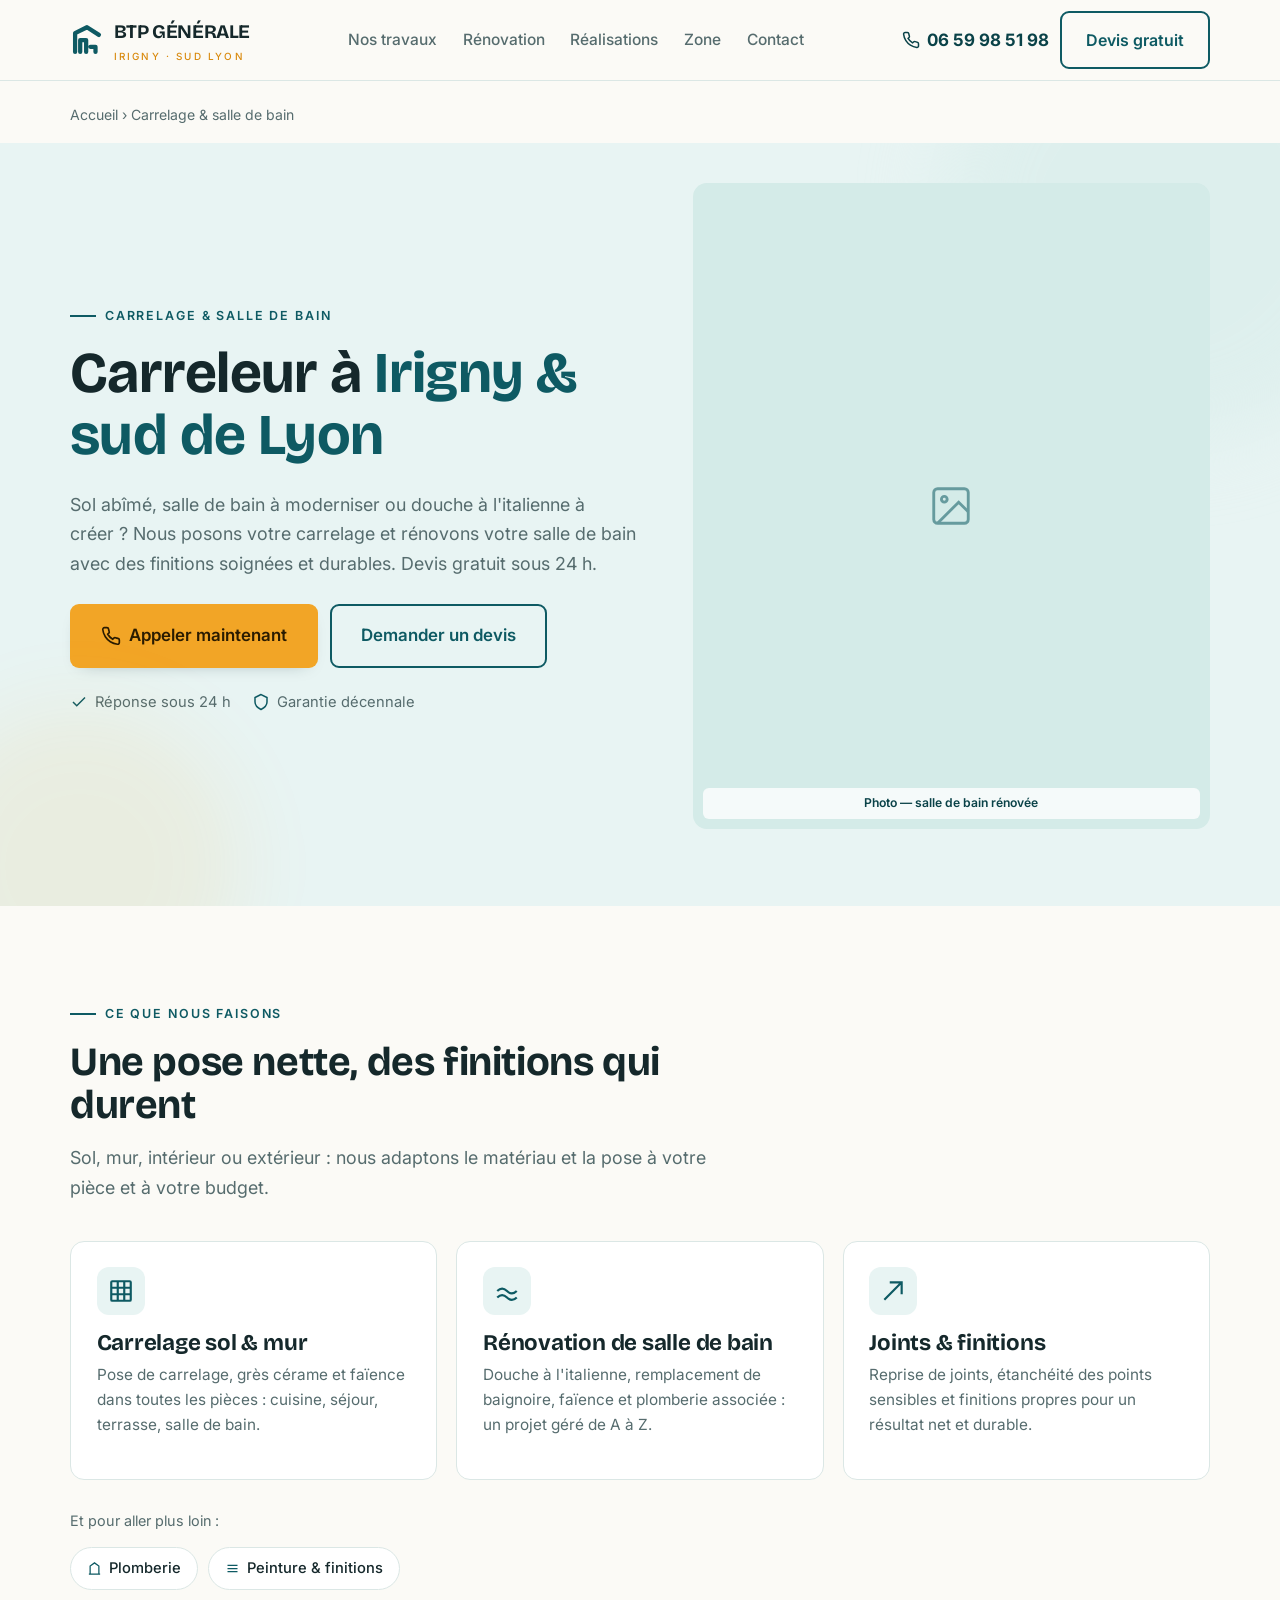
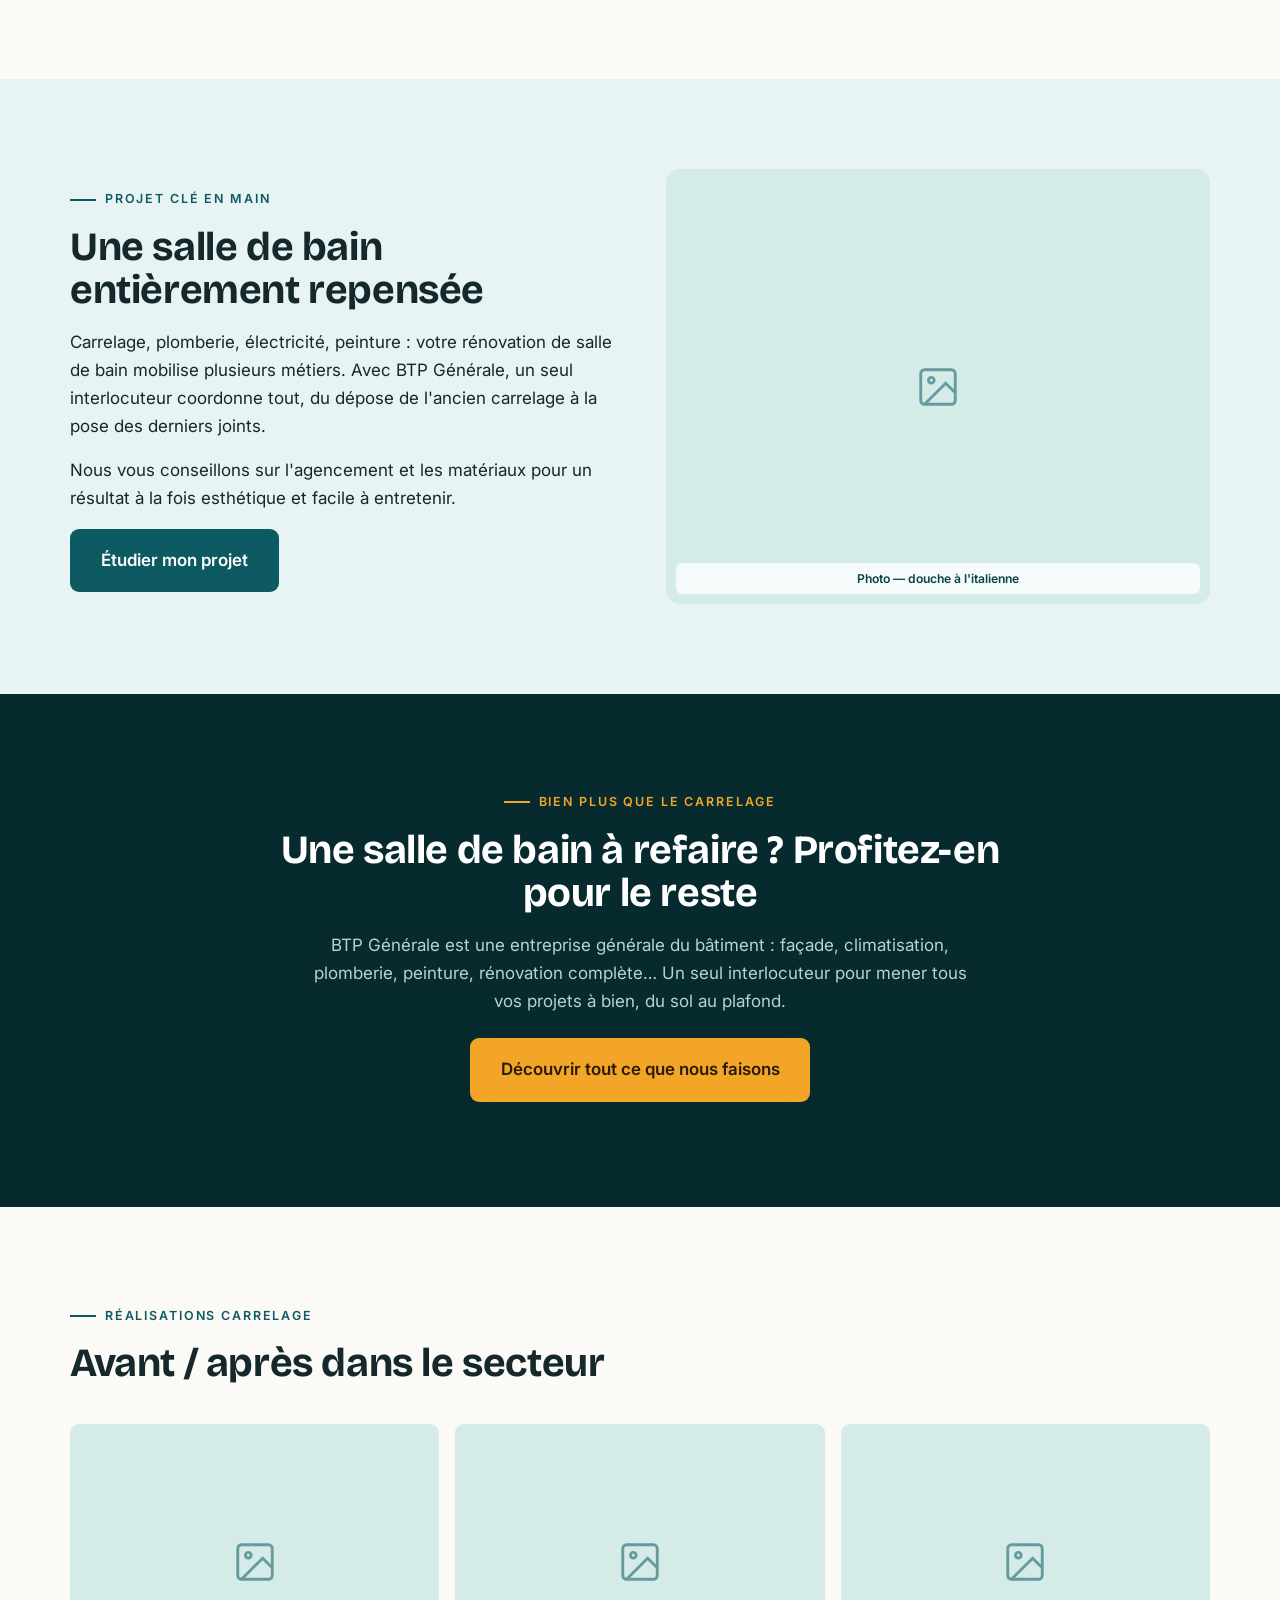
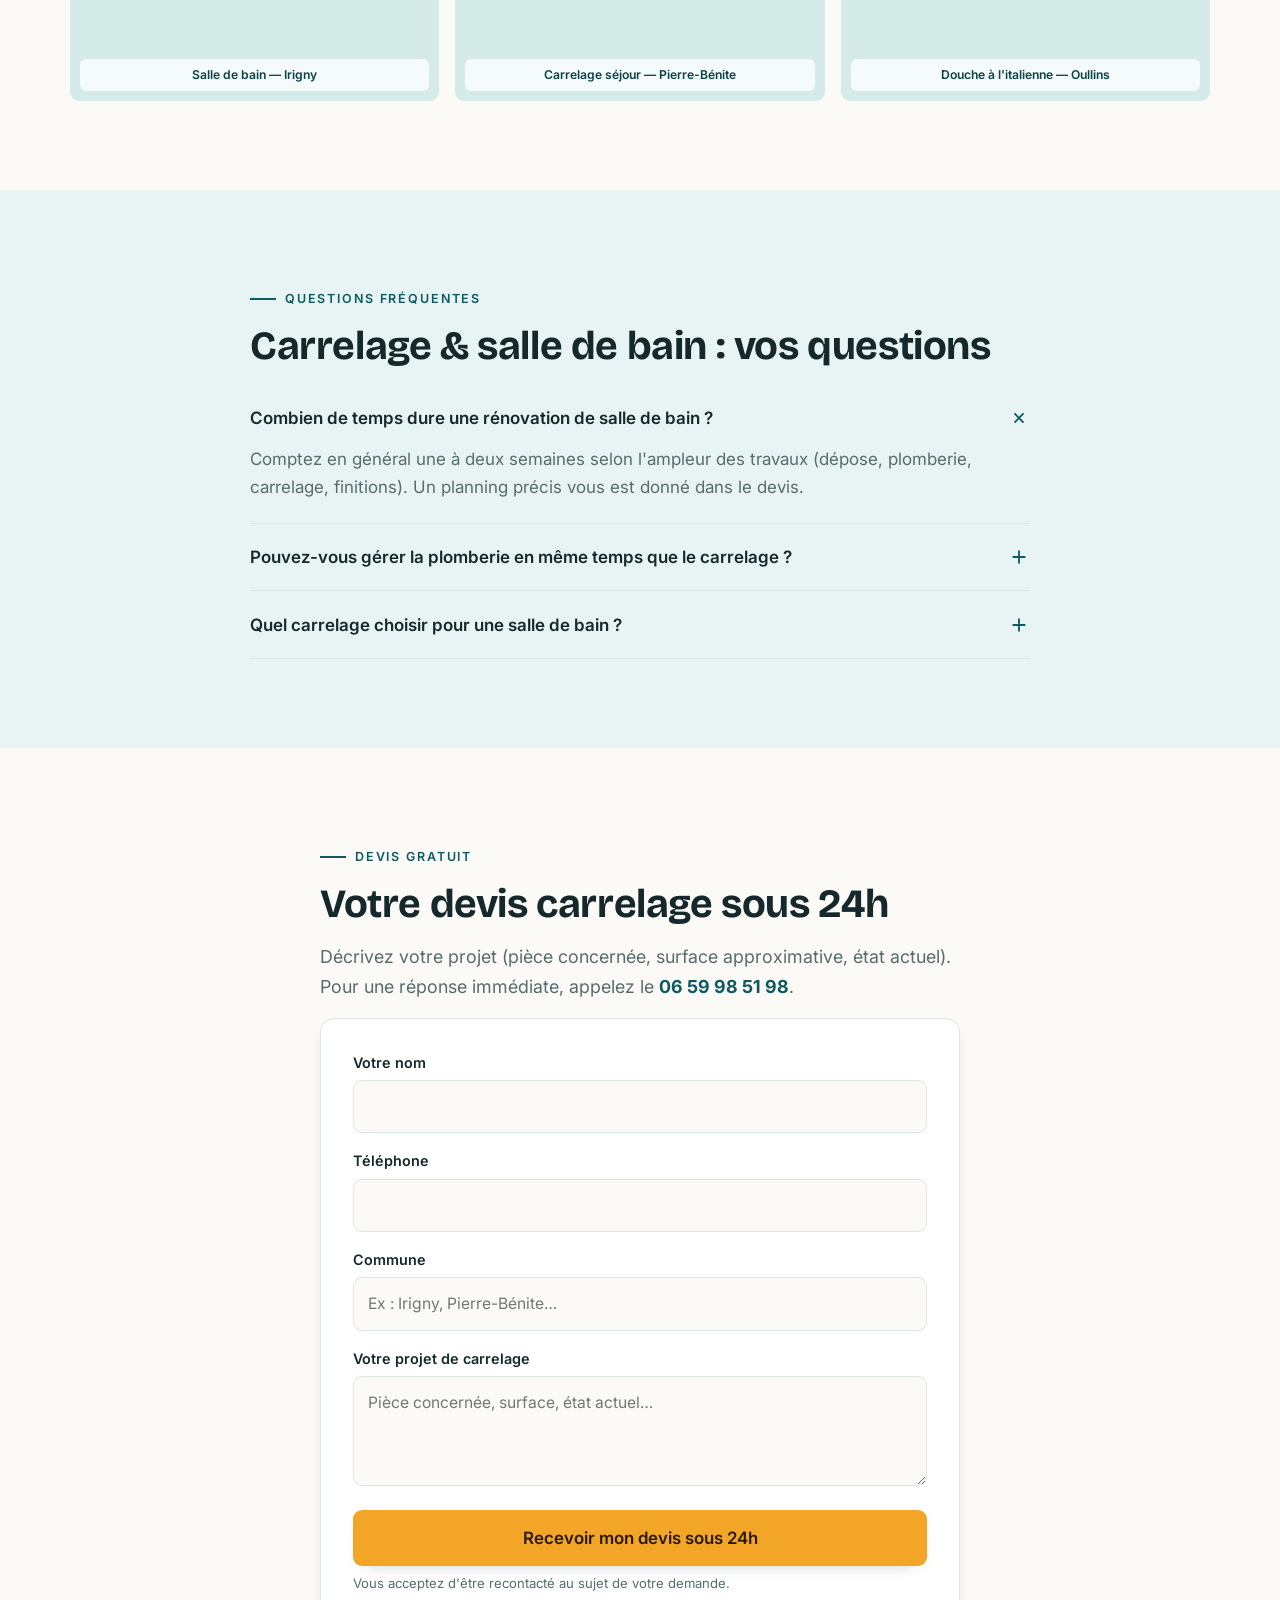
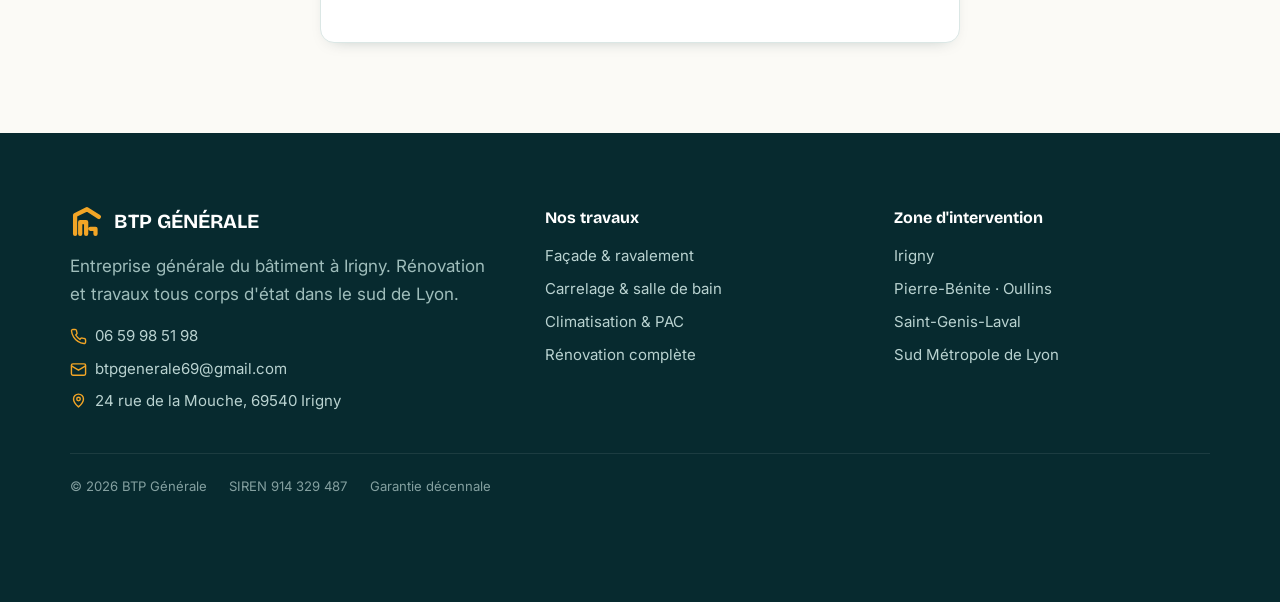
==== carrelage.html @ 3ae877ff "Initial commit: site BTP Générale avec pages métier carrelage, climatisation, rénovation Ajout de ca" ====
<!DOCTYPE html>
<html lang="fr">
<head>
<meta charset="UTF-8">
<meta name="viewport" content="width=device-width, initial-scale=1">
<title>Carreleur à Irigny & sud de Lyon | BTP Générale</title>
<meta name="description" content="Pose de carrelage et rénovation de salle de bain à Irigny et dans le sud de Lyon : sol, faïence, douche à l'italienne. Devis gratuit sous 24h. ☎ 06 59 98 51 98.">
<link rel="canonical" href="https://www.btpgenerale.fr/carrelage.html">
<meta property="og:title" content="Carreleur à Irigny & sud de Lyon | BTP Générale">
<meta property="og:description" content="Pose de carrelage et rénovation de salle de bain. Devis gratuit sous 24h.">
<meta property="og:type" content="website">
<meta property="og:locale" content="fr_FR">
<link rel="preconnect" href="https://fonts.googleapis.com">
<link rel="preconnect" href="https://fonts.gstatic.com" crossorigin>
<link href="https://fonts.googleapis.com/css2?family=Bricolage+Grotesque:opsz,wght@12..96,600;12..96,700&family=Inter:wght@400;500;600;700&display=swap" rel="stylesheet">
<link rel="stylesheet" href="styles.css">
<script type="application/ld+json">
{
  "@context": "https://schema.org",
  "@type": "Service",
  "serviceType": "Pose de carrelage et rénovation de salle de bain",
  "provider": {
    "@type": "GeneralContractor",
    "name": "BTP Générale",
    "telephone": "+33659985198",
    "address": {
      "@type": "PostalAddress",
      "streetAddress": "24 rue de la Mouche",
      "addressLocality": "Irigny",
      "postalCode": "69540",
      "addressCountry": "FR"
    }
  },
  "areaServed": ["Irigny","Pierre-Bénite","Saint-Genis-Laval","Oullins","Vernaison","Charly","Brignais","Lyon"],
  "description": "Pose de carrelage, faïence, grès cérame et rénovation complète de salle de bain à Irigny et dans le sud de Lyon."
}
</script>
</head>
<body>

<!-- ============================ HEADER ============================ -->
<header class="site-header" id="header">
  <div class="wrap header-inner">
    <a class="brand" href="index.html" aria-label="BTP Générale, accueil">
      <svg class="mark" viewBox="0 0 40 40" aria-hidden="true"><path d="M6 34V12l14-7 14 9M12 34V20h7v14M24 28h6v6"/></svg>
      <span>BTP GÉNÉRALE<small>IRIGNY · SUD LYON</small></span>
    </a>
    <nav class="nav" id="nav" aria-label="Navigation principale">
      <a class="navlink" href="index.html#services">Nos travaux</a>
      <a class="navlink" href="index.html#renovation">Rénovation</a>
      <a class="navlink" href="index.html#realisations">Réalisations</a>
      <a class="navlink" href="index.html#zone">Zone</a>
      <a class="navlink" href="#devis">Contact</a>
    </nav>
    <div class="header-cta">
      <a class="phone-pill" href="tel:+33659985198">
        <svg viewBox="0 0 24 24" fill="none" stroke="currentColor" stroke-width="2" aria-hidden="true"><path d="M22 16.92v3a2 2 0 0 1-2.18 2 19.8 19.8 0 0 1-8.63-3.07 19.5 19.5 0 0 1-6-6 19.8 19.8 0 0 1-3.07-8.67A2 2 0 0 1 4.11 2h3a2 2 0 0 1 2 1.72c.13.96.36 1.9.7 2.81a2 2 0 0 1-.45 2.11L8.09 9.91a16 16 0 0 0 6 6l1.27-1.27a2 2 0 0 1 2.11-.45c.9.34 1.85.57 2.81.7A2 2 0 0 1 22 16.92Z"/></svg>
        06 59 98 51 98
      </a>
      <a class="btn btn--ghost" href="#devis">Devis gratuit</a>
      <button class="nav-toggle" id="navToggle" aria-label="Ouvrir le menu" aria-expanded="false">
        <svg viewBox="0 0 24 24" fill="none" stroke-width="2" stroke-linecap="round"><path d="M3 6h18M3 12h18M3 18h18"/></svg>
      </button>
    </div>
  </div>
</header>

<div class="wrap"><p class="crumb"><a href="index.html">Accueil</a> › Carrelage &amp; salle de bain</p></div>

<!-- ============================= HERO ============================= -->
<section class="hero svc-hero">
  <div class="wrap hero-grid">
    <div>
      <span class="eyebrow">Carrelage & salle de bain</span>
      <h1>Carreleur à <span>Irigny &amp; sud de Lyon</span></h1>
      <p class="lead">Sol abîmé, salle de bain à moderniser ou douche à l'italienne à créer&nbsp;? Nous posons votre carrelage et rénovons votre salle de bain avec des finitions soignées et durables. Devis gratuit sous 24&nbsp;h.</p>
      <div class="hero-actions">
        <a class="btn btn--call btn--lg" href="tel:+33659985198">
          <svg viewBox="0 0 24 24" width="20" height="20" fill="none" stroke="currentColor" stroke-width="2" aria-hidden="true"><path d="M22 16.92v3a2 2 0 0 1-2.18 2 19.8 19.8 0 0 1-8.63-3.07 19.5 19.5 0 0 1-6-6 19.8 19.8 0 0 1-3.07-8.67A2 2 0 0 1 4.11 2h3a2 2 0 0 1 2 1.72c.13.96.36 1.9.7 2.81a2 2 0 0 1-.45 2.11L8.09 9.91a16 16 0 0 0 6 6l1.27-1.27a2 2 0 0 1 2.11-.45c.9.34 1.85.57 2.81.7A2 2 0 0 1 22 16.92Z"/></svg>
          Appeler maintenant
        </a>
        <a class="btn btn--ghost btn--lg" href="#devis">Demander un devis</a>
      </div>
      <div class="hero-trust">
        <span><svg viewBox="0 0 24 24" fill="none" stroke="currentColor" stroke-width="2"><path d="M20 6 9 17l-5-5"/></svg> Réponse sous 24&nbsp;h</span>
        <span><svg viewBox="0 0 24 24" fill="none" stroke="currentColor" stroke-width="2"><path d="M12 2 4 6v6c0 5 3.4 7.7 8 10 4.6-2.3 8-5 8-10V6Z"/></svg> Garantie décennale</span>
      </div>
    </div>
    <div class="hero-media">
      <!-- REMPLACER par une photo de carrelage / salle de bain rénovée -->
      <div class="photo-ph" data-label="Photo — salle de bain rénovée">
        <svg viewBox="0 0 24 24" fill="none" stroke="currentColor" stroke-width="1.5"><rect x="3" y="3" width="18" height="18" rx="2"/><circle cx="8.5" cy="8.5" r="1.5"/><path d="m21 15-5-5L5 21"/></svg>
      </div>
    </div>
  </div>
</section>

<!-- ========================== PRESTATIONS ========================= -->
<section class="section">
  <div class="wrap">
    <div class="section-head">
      <span class="eyebrow">Ce que nous faisons</span>
      <h2>Une pose nette, des finitions qui durent</h2>
      <p class="lead">Sol, mur, intérieur ou extérieur : nous adaptons le matériau et la pose à votre pièce et à votre budget.</p>
    </div>
    <div class="cards">
      <article class="card">
        <div class="ico"><svg viewBox="0 0 24 24" fill="none" stroke="currentColor" stroke-width="2"><rect x="3" y="3" width="18" height="18" rx="1"/><path d="M3 9h18M9 3v18M3 15h18M15 3v18"/></svg></div>
        <h3>Carrelage sol & mur</h3>
        <p>Pose de carrelage, grès cérame et faïence dans toutes les pièces : cuisine, séjour, terrasse, salle de bain.</p>
      </article>
      <article class="card">
        <div class="ico"><svg viewBox="0 0 24 24" fill="none" stroke="currentColor" stroke-width="2"><path d="M3 12c3-3 6-3 9 0s6 3 9 0M3 18c3-3 6-3 9 0s6 3 9 0"/></svg></div>
        <h3>Rénovation de salle de bain</h3>
        <p>Douche à l'italienne, remplacement de baignoire, faïence et plomberie associée : un projet géré de A à Z.</p>
      </article>
      <article class="card">
        <div class="ico"><svg viewBox="0 0 24 24" fill="none" stroke="currentColor" stroke-width="2"><path d="M4 20 20 4M9 4h11v11"/></svg></div>
        <h3>Joints & finitions</h3>
        <p>Reprise de joints, étanchéité des points sensibles et finitions propres pour un résultat net et durable.</p>
      </article>
    </div>
    <div class="chips">
      <span class="label">Et pour aller plus loin :</span>
      <span class="chip"><svg viewBox="0 0 24 24" fill="none" stroke="currentColor" stroke-width="2"><path d="M3 21h18M5 21V8l7-5 7 5v13"/></svg> Plomberie</span>
      <span class="chip"><svg viewBox="0 0 24 24" fill="none" stroke="currentColor" stroke-width="2"><path d="M4 12h16M4 7h16M4 17h16"/></svg> Peinture & finitions</span>
    </div>
  </div>
</section>

<!-- ====================== SALLE DE BAIN CLÉ EN MAIN ===================== -->
<section class="section section--tint">
  <div class="wrap split">
    <div>
      <span class="eyebrow">Projet clé en main</span>
      <h2>Une salle de bain entièrement repensée</h2>
      <p>Carrelage, plomberie, électricité, peinture : votre rénovation de salle de bain mobilise plusieurs métiers. Avec BTP Générale, un seul interlocuteur coordonne tout, du dépose de l'ancien carrelage à la pose des derniers joints.</p>
      <p>Nous vous conseillons sur l'agencement et les matériaux pour un résultat à la fois esthétique et facile à entretenir.</p>
      <a class="btn btn--solid btn--lg" href="#devis">Étudier mon projet</a>
    </div>
    <div>
      <!-- REMPLACER par une photo de douche à l'italienne / carrelage -->
      <div class="photo-ph" data-label="Photo — douche à l'italienne">
        <svg viewBox="0 0 24 24" fill="none" stroke="currentColor" stroke-width="1.5"><rect x="3" y="3" width="18" height="18" rx="2"/><circle cx="8.5" cy="8.5" r="1.5"/><path d="m21 15-5-5L5 21"/></svg>
      </div>
    </div>
  </div>
</section>

<!-- ===================== RAPPEL FULL-SERVICE ====================== -->
<section class="section section--dark">
  <div class="wrap" style="text-align:center;max-width:760px;margin-inline:auto">
    <span class="eyebrow" style="justify-content:center">Bien plus que le carrelage</span>
    <h2>Une salle de bain à refaire&nbsp;? Profitez-en pour le reste</h2>
    <p style="color:#B9D2D0;max-width:60ch;margin-inline:auto">BTP Générale est une entreprise générale du bâtiment : façade, climatisation, plomberie, peinture, rénovation complète… Un seul interlocuteur pour mener tous vos projets à bien, du sol au plafond.</p>
    <p style="margin-top:1.4rem"><a class="btn btn--call btn--lg" href="index.html#services">Découvrir tout ce que nous faisons</a></p>
  </div>
</section>

<!-- ========================= RÉALISATIONS ========================= -->
<section class="section">
  <div class="wrap">
    <div class="section-head">
      <span class="eyebrow">Réalisations carrelage</span>
      <h2>Avant / après dans le secteur</h2>
    </div>
    <div class="gallery">
      <div class="photo-ph" data-label="Salle de bain — Irigny"><svg viewBox="0 0 24 24" fill="none" stroke="currentColor" stroke-width="1.5"><rect x="3" y="3" width="18" height="18" rx="2"/><circle cx="8.5" cy="8.5" r="1.5"/><path d="m21 15-5-5L5 21"/></svg></div>
      <div class="photo-ph" data-label="Carrelage séjour — Pierre-Bénite"><svg viewBox="0 0 24 24" fill="none" stroke="currentColor" stroke-width="1.5"><rect x="3" y="3" width="18" height="18" rx="2"/><circle cx="8.5" cy="8.5" r="1.5"/><path d="m21 15-5-5L5 21"/></svg></div>
      <div class="photo-ph" data-label="Douche à l'italienne — Oullins"><svg viewBox="0 0 24 24" fill="none" stroke="currentColor" stroke-width="1.5"><rect x="3" y="3" width="18" height="18" rx="2"/><circle cx="8.5" cy="8.5" r="1.5"/><path d="m21 15-5-5L5 21"/></svg></div>
    </div>
  </div>
</section>

<!-- ============================== FAQ ============================= -->
<section class="section section--tint">
  <div class="wrap" style="max-width:780px">
    <span class="eyebrow">Questions fréquentes</span>
    <h2>Carrelage & salle de bain : vos questions</h2>
    <div class="faq">
      <details open>
        <summary>Combien de temps dure une rénovation de salle de bain ?<svg class="pm" viewBox="0 0 24 24" fill="none" stroke="currentColor" stroke-width="2"><path d="M12 5v14M5 12h14"/></svg></summary>
        <p>Comptez en général une à deux semaines selon l'ampleur des travaux (dépose, plomberie, carrelage, finitions). Un planning précis vous est donné dans le devis.</p>
      </details>
      <details>
        <summary>Pouvez-vous gérer la plomberie en même temps que le carrelage ?<svg class="pm" viewBox="0 0 24 24" fill="none" stroke="currentColor" stroke-width="2"><path d="M12 5v14M5 12h14"/></svg></summary>
        <p>Oui, c'est l'intérêt de faire appel à une entreprise générale : nous coordonnons plomberie, carrelage et finitions dans un seul chantier.</p>
      </details>
      <details>
        <summary>Quel carrelage choisir pour une salle de bain ?<svg class="pm" viewBox="0 0 24 24" fill="none" stroke="currentColor" stroke-width="2"><path d="M12 5v14M5 12h14"/></svg></summary>
        <p>Le grès cérame est souvent recommandé pour sa résistance à l'humidité et son entretien facile. Nous vous conseillons selon votre budget et le rendu souhaité.</p>
      </details>
    </div>
  </div>
</section>

<!-- ============================== DEVIS =========================== -->
<section class="section" id="devis">
  <div class="wrap" style="max-width:640px">
    <span class="eyebrow">Devis gratuit</span>
    <h2>Votre devis carrelage sous 24h</h2>
    <p class="lead">Décrivez votre projet (pièce concernée, surface approximative, état actuel). Pour une réponse immédiate, appelez le <a href="tel:+33659985198"><b>06&nbsp;59&nbsp;98&nbsp;51&nbsp;98</b></a>.</p>
    <form class="form-card" name="devis-carrelage" method="POST" action="https://formspree.io/f/VOTRE_ID" id="devisForm" novalidate>
      <div class="field"><label for="nom">Votre nom</label><input id="nom" name="nom" type="text" autocomplete="name" required></div>
      <div class="field"><label for="tel">Téléphone</label><input id="tel" name="telephone" type="tel" autocomplete="tel" required></div>
      <div class="field"><label for="ville">Commune</label><input id="ville" name="ville" type="text" placeholder="Ex : Irigny, Pierre-Bénite…"></div>
      <div class="field"><label for="msg">Votre projet de carrelage</label><textarea id="msg" name="message" placeholder="Pièce concernée, surface, état actuel…"></textarea></div>
      <input type="hidden" name="type_travaux" value="Carrelage / salle de bain">
      <button class="btn btn--call btn--lg" type="submit" style="width:100%">Recevoir mon devis sous 24h</button>
      <p class="form-note">Vous acceptez d'être recontacté au sujet de votre demande.</p>
    </form>
    <div class="form-ok" id="formOk">Merci, votre demande est bien notée. Nous vous recontactons sous 24&nbsp;h.</div>
  </div>
</section>

<!-- ============================= FOOTER =========================== -->
<footer class="site-footer">
  <div class="wrap footer-grid">
    <div>
      <div class="foot-brand">
        <svg class="mark" width="34" height="34" viewBox="0 0 40 40" aria-hidden="true"><path d="M6 34V12l14-7 14 9M12 34V20h7v14M24 28h6v6" fill="none" stroke-width="5" stroke-linecap="round" stroke-linejoin="round"/></svg>
        BTP GÉNÉRALE
      </div>
      <p style="color:#9FBDBB;max-width:38ch">Entreprise générale du bâtiment à Irigny. Rénovation et travaux tous corps d'état dans le sud de Lyon.</p>
      <div class="foot-contact">
        <a href="tel:+33659985198"><svg viewBox="0 0 24 24" fill="none" stroke="currentColor" stroke-width="2"><path d="M22 16.92v3a2 2 0 0 1-2.18 2 19.8 19.8 0 0 1-8.63-3.07 19.5 19.5 0 0 1-6-6 19.8 19.8 0 0 1-3.07-8.67A2 2 0 0 1 4.11 2h3a2 2 0 0 1 2 1.72c.13.96.36 1.9.7 2.81a2 2 0 0 1-.45 2.11L8.09 9.91a16 16 0 0 0 6 6l1.27-1.27a2 2 0 0 1 2.11-.45c.9.34 1.85.57 2.81.7A2 2 0 0 1 22 16.92Z"/></svg> 06 59 98 51 98</a>
        <a href="mailto:btpgenerale69@gmail.com"><svg viewBox="0 0 24 24" fill="none" stroke="currentColor" stroke-width="2"><rect x="2" y="4" width="20" height="16" rx="2"/><path d="m22 7-10 6L2 7"/></svg> btpgenerale69@gmail.com</a>
        <span style="display:inline-flex;gap:.5rem;align-items:flex-start"><svg viewBox="0 0 24 24" width="17" height="17" fill="none" stroke="var(--ambre)" stroke-width="2" style="flex:none;margin-top:3px"><path d="M12 21s-7-5.5-7-11a7 7 0 0 1 14 0c0 5.5-7 11-7 11Z"/><circle cx="12" cy="10" r="2.5"/></svg> 24 rue de la Mouche, 69540 Irigny</span>
      </div>
    </div>
    <div>
      <h4>Nos travaux</h4>
      <ul>
        <li><a href="facade.html">Façade & ravalement</a></li>
        <li><a href="carrelage.html">Carrelage & salle de bain</a></li>
        <li><a href="climatisation.html">Climatisation & PAC</a></li>
        <li><a href="renovation.html">Rénovation complète</a></li>
      </ul>
    </div>
    <div>
      <h4>Zone d'intervention</h4>
      <ul>
        <li><a href="index.html#zone">Irigny</a></li>
        <li><a href="index.html#zone">Pierre-Bénite · Oullins</a></li>
        <li><a href="index.html#zone">Saint-Genis-Laval</a></li>
        <li><a href="index.html#zone">Sud Métropole de Lyon</a></li>
      </ul>
    </div>
  </div>
  <div class="wrap legal">
    <span>© <span id="year"></span> BTP Générale</span>
    <span>SIREN 914 329 487</span>
    <span>Garantie décennale</span>
  </div>
</footer>

<div class="callbar">
  <a class="btn btn--call" href="tel:+33659985198"><svg viewBox="0 0 24 24" width="20" height="20" fill="none" stroke="currentColor" stroke-width="2"><path d="M22 16.92v3a2 2 0 0 1-2.18 2 19.8 19.8 0 0 1-8.63-3.07 19.5 19.5 0 0 1-6-6 19.8 19.8 0 0 1-3.07-8.67A2 2 0 0 1 4.11 2h3a2 2 0 0 1 2 1.72c.13.96.36 1.9.7 2.81a2 2 0 0 1-.45 2.11L8.09 9.91a16 16 0 0 0 6 6l1.27-1.27a2 2 0 0 1 2.11-.45c.9.34 1.85.57 2.81.7A2 2 0 0 1 22 16.92Z"/></svg> Appeler</a>
  <a class="btn btn--solid" href="#devis">Devis 24h</a>
</div>

<script>
  document.getElementById('year').textContent = new Date().getFullYear();
  var toggle = document.getElementById('navToggle'), nav = document.getElementById('nav');
  toggle.addEventListener('click', function () { var o = nav.classList.toggle('is-open'); toggle.setAttribute('aria-expanded', o); });
  var header = document.getElementById('header');
  window.addEventListener('scroll', function () { header.classList.toggle('is-scrolled', window.scrollY > 8); }, { passive: true });
  var form = document.getElementById('devisForm'), ok = document.getElementById('formOk');
  form.addEventListener('submit', function (e) {
    if (!form.checkValidity()) return;
    if (form.action.indexOf('VOTRE_ID') !== -1) { e.preventDefault(); form.style.display = 'none'; ok.style.display = 'block'; ok.scrollIntoView({ behavior: 'smooth', block: 'center' }); }
  });
</script>
</body>
</html>
---- styles.css ----
/* ===========================================================
   BTP GÉNÉRALE — Système de design partagé
   Couleurs dérivées du logo (bleu-canard, aqua, ambre).
   Mobile-first, sans framework, rapide à charger.
   =========================================================== */

:root {
  /* Couleurs */
  --ink:      #15282B;   /* texte principal */
  --ink-2:    #566C6E;   /* texte secondaire */
  --petrol:   #0E5A63;   /* couleur de marque */
  --petrol-d: #0A4248;   /* marque foncée */
  --encre:    #072A2F;   /* fonds sombres (header/footer) */
  --brume:    #E8F4F3;   /* lavis aqua clair */
  --brume-2:  #D4EBE8;   /* lavis aqua un peu plus dense */
  --ambre:    #F2A526;   /* couleur d'action (CTA) */
  --ambre-d:  #D98A0E;   /* CTA survol */
  --craie:    #FBFAF6;   /* fond de page */
  --white:    #FFFFFF;
  --line:     #DBE7E5;   /* bordures discrètes */

  /* Typographie */
  --font-display: 'Bricolage Grotesque', system-ui, -apple-system, sans-serif;
  --font-body:    'Inter', system-ui, -apple-system, sans-serif;

  --radius: 14px;
  --radius-sm: 9px;
  --shadow: 0 18px 40px -24px rgba(7, 42, 47, .45);
  --shadow-sm: 0 6px 18px -12px rgba(7, 42, 47, .4);
  --maxw: 1140px;
}

/* ----------------------------- Base ----------------------------- */
* { box-sizing: border-box; }
html { scroll-behavior: smooth; -webkit-text-size-adjust: 100%; }
@media (prefers-reduced-motion: reduce) {
  html { scroll-behavior: auto; }
  * { animation: none !important; transition: none !important; }
}

body {
  margin: 0;
  font-family: var(--font-body);
  color: var(--ink);
  background: var(--craie);
  line-height: 1.65;
  font-size: 17px;
  -webkit-font-smoothing: antialiased;
}

h1, h2, h3 { font-family: var(--font-display); font-weight: 700; line-height: 1.08; color: var(--ink); margin: 0 0 .4em; letter-spacing: -.01em; }
h1 { font-size: clamp(2.2rem, 5.4vw, 3.6rem); }
h2 { font-size: clamp(1.7rem, 3.6vw, 2.5rem); }
h3 { font-size: clamp(1.15rem, 2vw, 1.4rem); }
p  { margin: 0 0 1rem; }
a  { color: var(--petrol); text-decoration: none; }
img { max-width: 100%; display: block; }

:focus-visible { outline: 3px solid var(--ambre); outline-offset: 2px; border-radius: 4px; }

/* ----------------------------- Layout --------------------------- */
.wrap { width: min(var(--maxw), 92%); margin-inline: auto; }
.section { padding: clamp(3.4rem, 7vw, 6rem) 0; }
.section--tint { background: var(--brume); }
.section--dark { background: var(--encre); color: #DCEDEC; }
.section--dark h2, .section--dark h3 { color: #fff; }

.eyebrow {
  display: inline-flex; align-items: center; gap: .55rem;
  font-weight: 600; font-size: .78rem; letter-spacing: .15em;
  text-transform: uppercase; color: var(--petrol); margin-bottom: 1rem;
}
.section--dark .eyebrow { color: var(--ambre); }
.eyebrow::before { content: ""; width: 26px; height: 2px; background: currentColor; display: inline-block; }

.lead { font-size: 1.12rem; color: var(--ink-2); max-width: 60ch; }

/* Signature "toiture" reprise du logo */
.roof { display: block; width: 100%; height: 26px; color: var(--petrol); opacity: .9; }
.roof path { fill: none; stroke: currentColor; stroke-width: 2.4; stroke-linecap: round; stroke-linejoin: round; }

/* ----------------------------- Boutons -------------------------- */
.btn {
  display: inline-flex; align-items: center; justify-content: center; gap: .5rem;
  font-family: var(--font-body); font-weight: 600; font-size: 1rem;
  padding: .85rem 1.5rem; border-radius: var(--radius-sm);
  border: 2px solid transparent; cursor: pointer; transition: transform .15s ease, background .15s ease, box-shadow .15s ease;
  text-align: center;
}
.btn:hover { transform: translateY(-2px); }
.btn--call { background: var(--ambre); color: #2A1B00; box-shadow: var(--shadow-sm); }
.btn--call:hover { background: var(--ambre-d); }
.btn--solid { background: var(--petrol); color: #fff; }
.btn--solid:hover { background: var(--petrol-d); }
.btn--ghost { background: transparent; color: var(--petrol); border-color: var(--petrol); }
.btn--ghost:hover { background: var(--petrol); color: #fff; }
.section--dark .btn--ghost { color: #fff; border-color: rgba(255,255,255,.5); }
.section--dark .btn--ghost:hover { background: #fff; color: var(--encre); }
.btn--lg { padding: 1rem 1.8rem; font-size: 1.06rem; }

/* ----------------------------- Header --------------------------- */
.site-header {
  position: sticky; top: 0; z-index: 50;
  background: rgba(251,250,246,.92); backdrop-filter: blur(8px);
  border-bottom: 1px solid var(--line); transition: box-shadow .2s ease;
}
.site-header.is-scrolled { box-shadow: var(--shadow-sm); }
.header-inner { display: flex; align-items: center; justify-content: space-between; gap: 1rem; padding: .7rem 0; }
.brand { display: flex; align-items: center; gap: .6rem; font-family: var(--font-display); font-weight: 700; font-size: 1.2rem; color: var(--ink); letter-spacing: -.02em; }
.brand .mark { width: 34px; height: 34px; flex: none; }
.brand .mark path { fill: none; stroke: var(--petrol); stroke-width: 5; stroke-linecap: round; stroke-linejoin: round; }
.brand small { display: block; font-family: var(--font-body); font-weight: 500; font-size: .62rem; letter-spacing: .22em; color: var(--ambre-d); }

.nav { display: flex; align-items: center; gap: 1.6rem; }
.nav a.navlink { color: var(--ink-2); font-weight: 500; font-size: .97rem; }
.nav a.navlink:hover { color: var(--petrol); }
.header-cta { display: flex; align-items: center; gap: .7rem; }
.phone-pill { display: inline-flex; align-items: center; gap: .45rem; font-weight: 700; color: var(--petrol-d); white-space: nowrap; }
.phone-pill svg { width: 18px; height: 18px; }

.nav-toggle { display: none; background: none; border: 0; padding: .4rem; cursor: pointer; }
.nav-toggle svg { width: 28px; height: 28px; stroke: var(--ink); }

@media (max-width: 900px) {
  .nav { position: fixed; inset: 64px 0 auto 0; flex-direction: column; align-items: stretch;
    background: var(--craie); border-bottom: 1px solid var(--line); padding: 1rem 4%; gap: .2rem;
    transform: translateY(-130%); transition: transform .25s ease; box-shadow: var(--shadow); }
  .nav.is-open { transform: translateY(0); }
  .nav a.navlink { padding: .7rem 0; border-bottom: 1px solid var(--line); }
  .nav-toggle { display: inline-flex; }
  .header-cta .btn--ghost { display: none; }
}

/* ----------------------------- Hero ----------------------------- */
.hero { position: relative; background: var(--brume); overflow: hidden; }
.hero::before, .hero::after { content: ""; position: absolute; border-radius: 50%; filter: blur(40px); opacity: .5; pointer-events: none; }
.hero::before { width: 460px; height: 460px; background: var(--brume-2); top: -160px; right: -120px; }
.hero::after  { width: 320px; height: 320px; background: rgba(242,165,38,.18); bottom: -120px; left: -80px; }
.hero-grid { position: relative; display: grid; grid-template-columns: 1.05fr .95fr; gap: clamp(1.5rem, 4vw, 3.5rem); align-items: center; padding: clamp(2.8rem, 6vw, 5rem) 0; }
.hero h1 span { color: var(--petrol); }
.hero .lead { margin-bottom: 1.6rem; }
.hero-actions { display: flex; flex-wrap: wrap; gap: .8rem; margin-bottom: 1.4rem; }
.hero-trust { display: flex; flex-wrap: wrap; gap: 1.3rem; font-size: .92rem; color: var(--ink-2); }
.hero-trust span { display: inline-flex; align-items: center; gap: .45rem; }
.hero-trust svg { width: 18px; height: 18px; color: var(--petrol); flex: none; }

.hero-media { position: relative; }
.hero-media .photo-ph { aspect-ratio: 4/5; border-radius: var(--radius); }
.hero-badge {
  position: absolute; bottom: -18px; left: -10px; background: var(--white);
  border-radius: var(--radius-sm); box-shadow: var(--shadow); padding: .8rem 1.1rem;
  display: flex; align-items: center; gap: .7rem; border: 1px solid var(--line);
}
.hero-badge b { font-family: var(--font-display); font-size: 1.5rem; color: var(--petrol); line-height: 1; }
.hero-badge small { display: block; color: var(--ink-2); font-size: .82rem; }

@media (max-width: 820px) {
  .hero-grid { grid-template-columns: 1fr; }
  .hero-media { order: -1; max-width: 420px; }
  .hero-media .photo-ph { aspect-ratio: 16/11; }
}

/* ------------------------- Bande confiance ---------------------- */
.trust-band { background: var(--petrol); color: #fff; }
.trust-band .wrap { display: grid; grid-template-columns: repeat(4, 1fr); gap: 1rem; padding: 1.5rem 0; }
.trust-item { display: flex; align-items: center; gap: .7rem; }
.trust-item svg { width: 26px; height: 26px; color: var(--ambre); flex: none; }
.trust-item b { font-family: var(--font-display); display: block; font-size: 1rem; }
.trust-item small { display: block; opacity: .82; font-size: .82rem; }
@media (max-width: 760px) { .trust-band .wrap { grid-template-columns: 1fr 1fr; } }

/* ----------------------------- Services ------------------------- */
.section-head { max-width: 62ch; margin-bottom: 2.4rem; }
.cards { display: grid; grid-template-columns: repeat(3, 1fr); gap: 1.2rem; }
@media (max-width: 860px) { .cards { grid-template-columns: 1fr; } }
.card {
  background: var(--white); border: 1px solid var(--line); border-radius: var(--radius);
  padding: 1.6rem; display: flex; flex-direction: column; transition: transform .18s ease, box-shadow .18s ease, border-color .18s ease;
}
.card:hover { transform: translateY(-4px); box-shadow: var(--shadow); border-color: var(--brume-2); }
.card .ico { width: 48px; height: 48px; border-radius: 12px; background: var(--brume); display: grid; place-items: center; margin-bottom: 1rem; }
.card .ico svg { width: 26px; height: 26px; color: var(--petrol); }
.card h3 { margin-bottom: .4rem; }
.card p { color: var(--ink-2); font-size: .96rem; flex-grow: 1; }
.card .more { font-weight: 600; color: var(--petrol); display: inline-flex; align-items: center; gap: .35rem; margin-top: .6rem; }
.card .more svg { width: 16px; height: 16px; transition: transform .15s ease; }
.card:hover .more svg { transform: translateX(3px); }

.chips { display: flex; flex-wrap: wrap; gap: .6rem; margin-top: 1.8rem; }
.chips .label { width: 100%; color: var(--ink-2); font-size: .9rem; margin-bottom: .3rem; }
.chip { background: var(--white); border: 1px solid var(--line); border-radius: 999px; padding: .5rem 1rem; font-size: .92rem; font-weight: 500; color: var(--ink); display: inline-flex; align-items: center; gap: .45rem; }
.chip svg { width: 15px; height: 15px; color: var(--petrol); }

/* --------------------------- Rénovation ------------------------- */
.split { display: grid; grid-template-columns: 1fr 1fr; gap: clamp(1.5rem, 4vw, 3.5rem); align-items: center; }
@media (max-width: 860px) { .split { grid-template-columns: 1fr; } }
.split ul { list-style: none; padding: 0; margin: 1.2rem 0 1.6rem; display: grid; gap: .8rem; }
.split ul li { display: flex; gap: .7rem; align-items: flex-start; }
.split ul li svg { width: 22px; height: 22px; color: var(--petrol); flex: none; margin-top: 2px; }
.split .photo-ph { aspect-ratio: 5/4; border-radius: var(--radius); }

/* -------------------------- Réalisations ------------------------ */
.gallery { display: grid; grid-template-columns: repeat(3, 1fr); gap: 1rem; }
.gallery .photo-ph { aspect-ratio: 4/3; border-radius: var(--radius-sm); }
.gallery .tall { grid-row: span 2; aspect-ratio: 3/4; }
@media (max-width: 860px) { .gallery { grid-template-columns: 1fr 1fr; } .gallery .tall { grid-row: auto; aspect-ratio: 4/3; } }
@media (max-width: 520px) { .gallery { grid-template-columns: 1fr; } }

/* --------------------------- Processus -------------------------- */
.steps { display: grid; grid-template-columns: repeat(4, 1fr); gap: 1.2rem; counter-reset: step; }
@media (max-width: 860px) { .steps { grid-template-columns: 1fr 1fr; } }
@media (max-width: 480px) { .steps { grid-template-columns: 1fr; } }
.step { position: relative; padding-top: .6rem; }
.step .num { font-family: var(--font-display); font-weight: 700; font-size: 2.4rem; color: var(--ambre); line-height: 1; }
.step h3 { margin: .4rem 0 .3rem; font-size: 1.12rem; }
.step p { color: var(--ink-2); font-size: .94rem; }

/* ------------------------------ Zone ---------------------------- */
.zone-list { display: flex; flex-wrap: wrap; gap: .6rem; margin-top: 1.4rem; }
.zone-list span { background: rgba(255,255,255,.07); border: 1px solid rgba(255,255,255,.16); border-radius: 999px; padding: .45rem 1rem; font-size: .92rem; }

/* ------------------------- Devis + FAQ -------------------------- */
.contact-grid { display: grid; grid-template-columns: 1fr 1fr; gap: clamp(1.5rem, 4vw, 3rem); align-items: start; }
@media (max-width: 860px) { .contact-grid { grid-template-columns: 1fr; } }

.form-card { background: var(--white); border: 1px solid var(--line); border-radius: var(--radius); padding: clamp(1.4rem, 3vw, 2rem); box-shadow: var(--shadow-sm); }
.field { margin-bottom: 1rem; }
.field label { display: block; font-weight: 600; font-size: .9rem; margin-bottom: .35rem; }
.field input, .field select, .field textarea {
  width: 100%; padding: .8rem .9rem; border: 1.5px solid var(--line); border-radius: var(--radius-sm);
  font: inherit; font-size: .98rem; color: var(--ink); background: var(--craie);
}
.field textarea { min-height: 110px; resize: vertical; }
.field input:focus, .field select:focus, .field textarea:focus { border-color: var(--petrol); outline: none; }
.form-note { font-size: .82rem; color: var(--ink-2); margin-top: .4rem; }
.form-ok { display: none; background: var(--brume); border: 1px solid var(--brume-2); color: var(--petrol-d); padding: 1rem; border-radius: var(--radius-sm); font-weight: 500; }

.faq details { border-bottom: 1px solid var(--line); padding: .35rem 0; }
.faq summary { cursor: pointer; list-style: none; font-weight: 600; padding: .85rem 0; display: flex; justify-content: space-between; gap: 1rem; align-items: center; }
.faq summary::-webkit-details-marker { display: none; }
.faq summary .pm { width: 22px; height: 22px; flex: none; color: var(--petrol); transition: transform .2s ease; }
.faq details[open] summary .pm { transform: rotate(45deg); }
.faq details p { color: var(--ink-2); padding: 0 0 1rem; margin: 0; }

/* ----------------------------- Footer --------------------------- */
.site-footer { background: var(--encre); color: #B9D2D0; padding: clamp(3rem,6vw,4.5rem) 0 6.5rem; }
.footer-grid { display: grid; grid-template-columns: 1.4fr 1fr 1fr; gap: 2rem; }
@media (max-width: 760px) { .footer-grid { grid-template-columns: 1fr; gap: 1.6rem; } }
.site-footer h4 { font-family: var(--font-display); color: #fff; font-size: 1rem; margin: 0 0 .8rem; }
.site-footer a { color: #B9D2D0; }
.site-footer a:hover { color: var(--ambre); }
.site-footer ul { list-style: none; padding: 0; margin: 0; display: grid; gap: .5rem; font-size: .94rem; }
.foot-brand { display: flex; align-items: center; gap: .6rem; font-family: var(--font-display); font-weight: 700; color: #fff; font-size: 1.25rem; margin-bottom: .8rem; }
.foot-brand .mark path { stroke: var(--ambre); }
.foot-contact { font-size: .94rem; display: grid; gap: .5rem; }
.foot-contact a { display: inline-flex; align-items: center; gap: .5rem; }
.foot-contact svg { width: 17px; height: 17px; color: var(--ambre); flex: none; }
.legal { border-top: 1px solid rgba(255,255,255,.12); margin-top: 2.4rem; padding-top: 1.4rem; font-size: .82rem; opacity: .7; display: flex; flex-wrap: wrap; gap: .4rem 1.4rem; }

/* ----------------------- Barre d'appel mobile ------------------- */
.callbar { position: fixed; bottom: 0; left: 0; right: 0; z-index: 60; display: none;
  background: var(--white); border-top: 1px solid var(--line); padding: .55rem 4%; gap: .6rem;
  box-shadow: 0 -8px 24px -16px rgba(7,42,47,.5); }
.callbar .btn { flex: 1; }
@media (max-width: 760px) { .callbar { display: flex; } }

/* ------------------- Emplacements photos (à remplacer) ---------- */
.photo-ph {
  position: relative; width: 100%; background: var(--brume-2);
  display: grid; place-items: center; overflow: hidden; color: var(--petrol);
}
.photo-ph::after {
  content: attr(data-label); position: absolute; bottom: 10px; left: 10px; right: 10px;
  font-size: .76rem; font-weight: 600; color: var(--petrol-d); background: rgba(255,255,255,.78);
  padding: .35rem .55rem; border-radius: 6px; text-align: center;
}
.photo-ph svg { width: 46px; height: 46px; opacity: .55; }
.photo-ph img { position: absolute; inset: 0; width: 100%; height: 100%; object-fit: cover; }
.photo-ph.has-img::after { display: none; }

/* Page de service : fil d'ariane + en-tête */
.crumb { font-size: .88rem; color: var(--ink-2); padding-top: 1.4rem; }
.crumb a { color: var(--ink-2); } .crumb a:hover { color: var(--petrol); }
.svc-hero { background: var(--brume); }
.svc-hero .hero-grid { padding-top: clamp(1.5rem,4vw,2.5rem); }
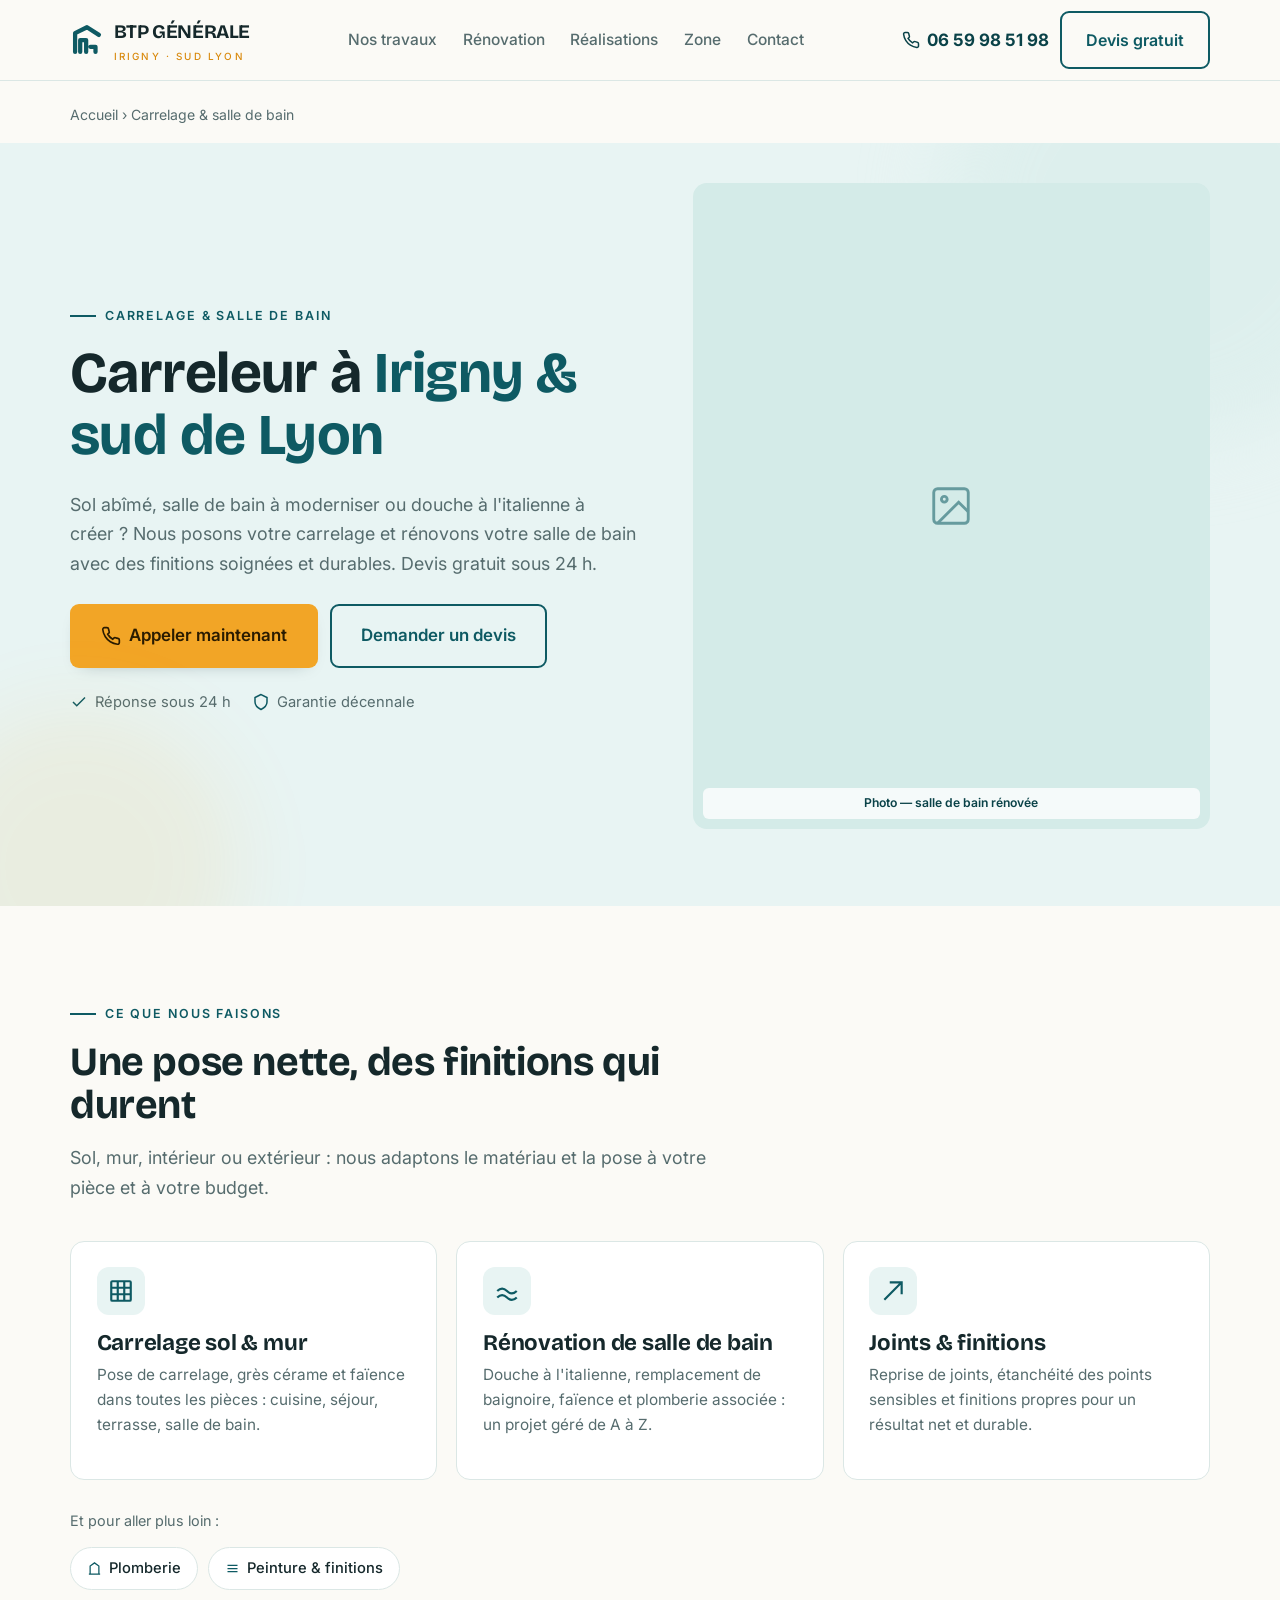
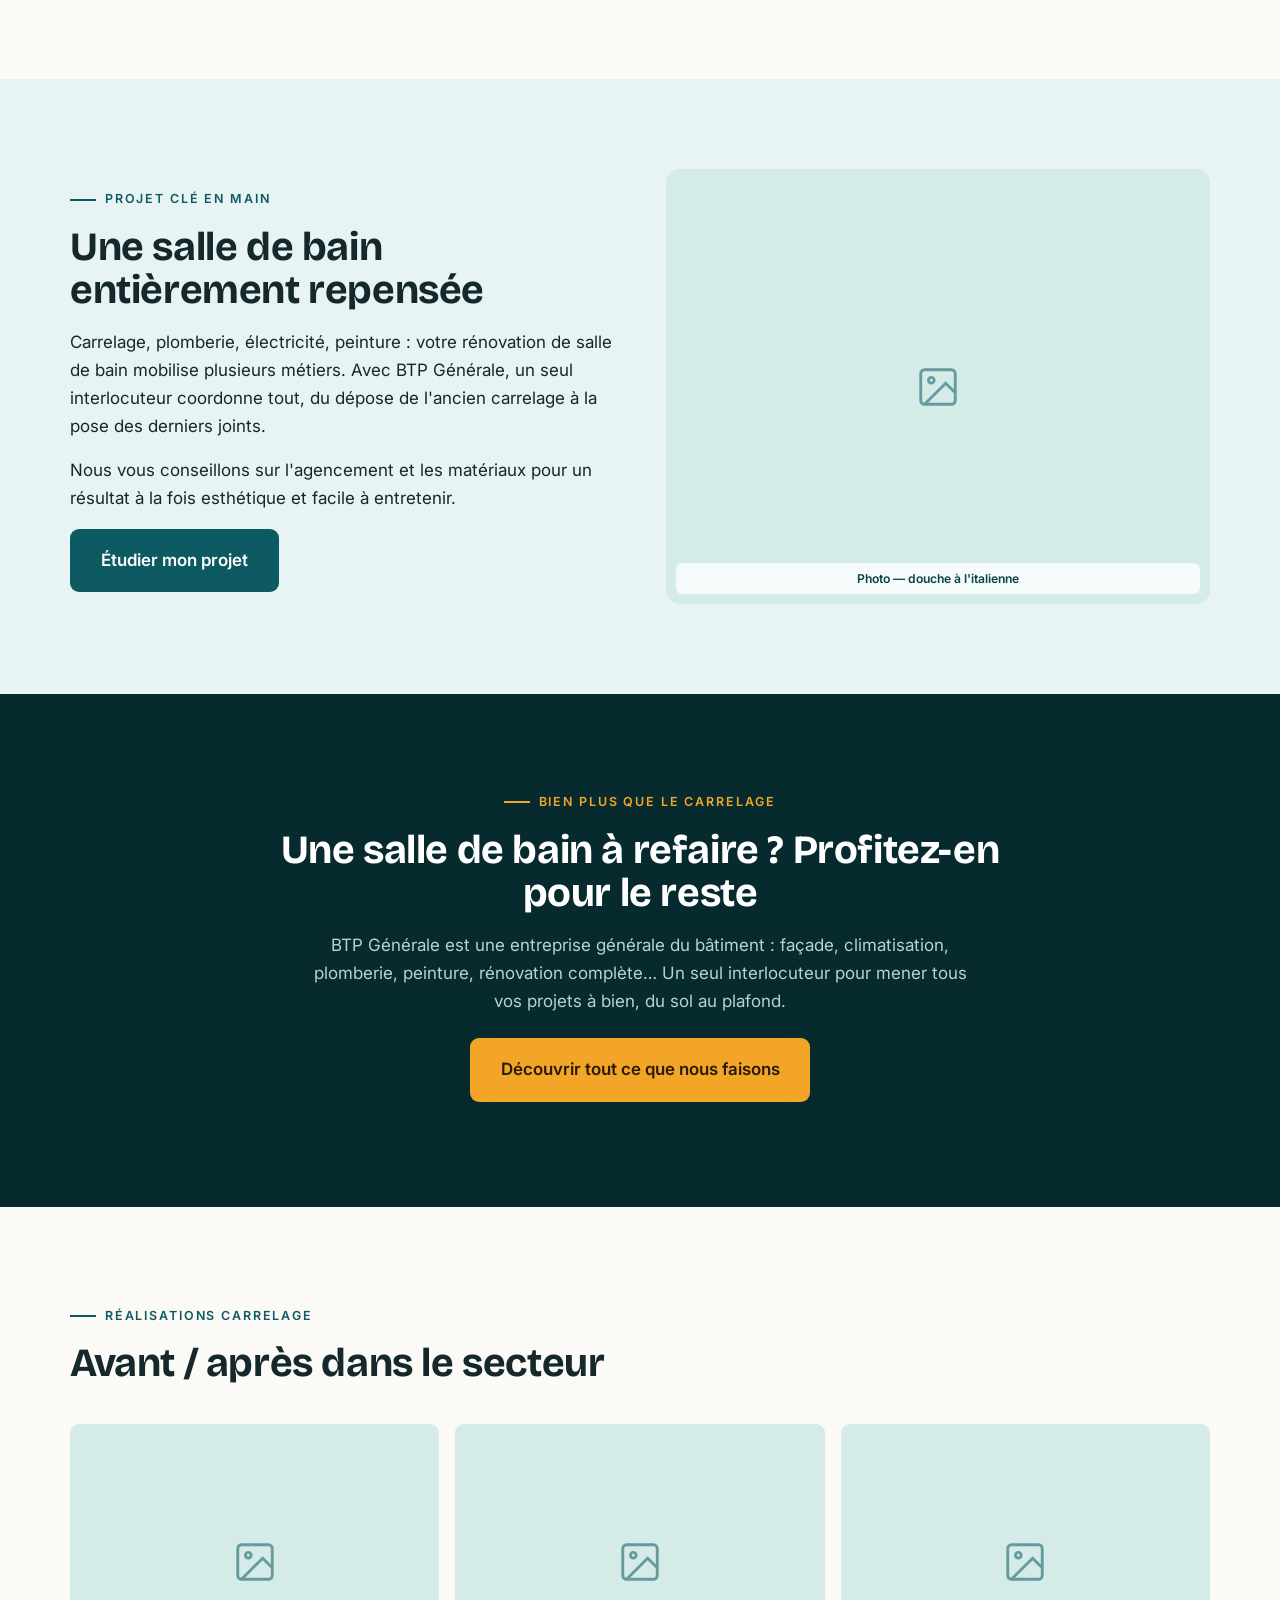
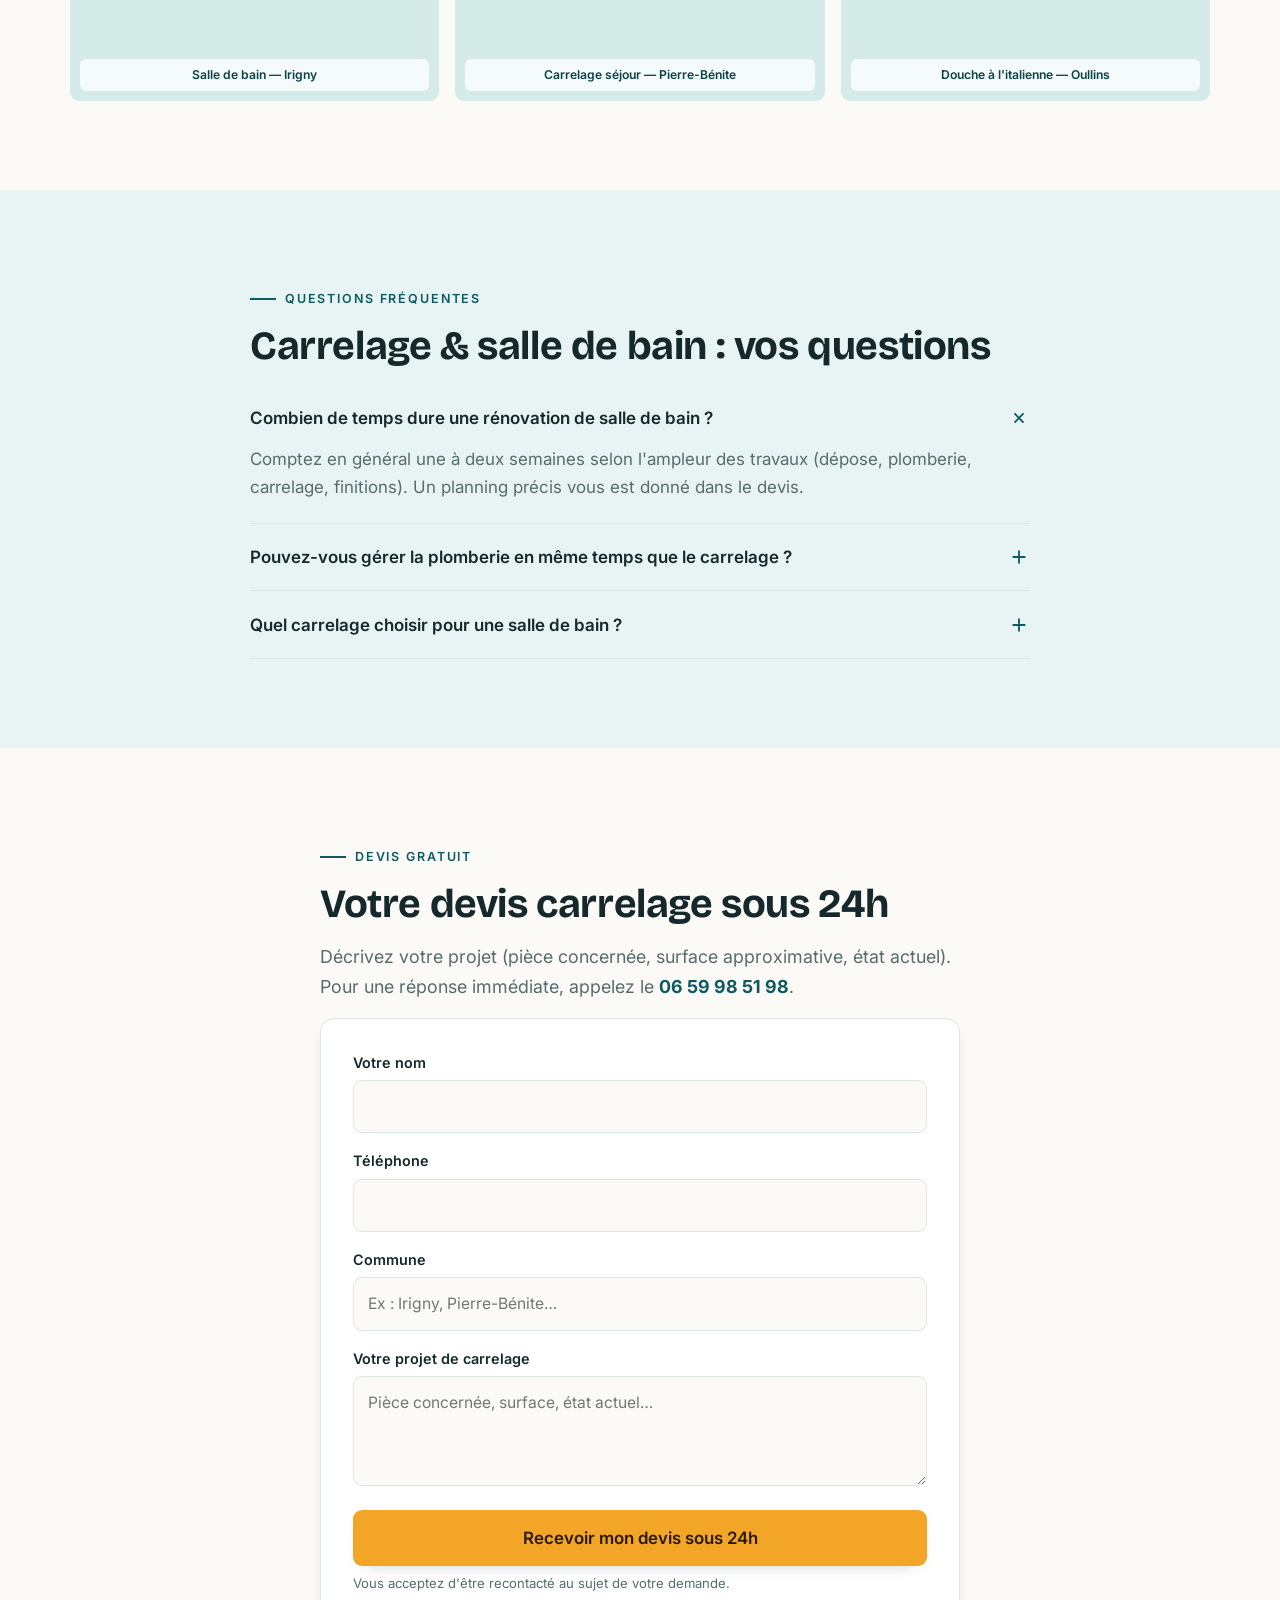
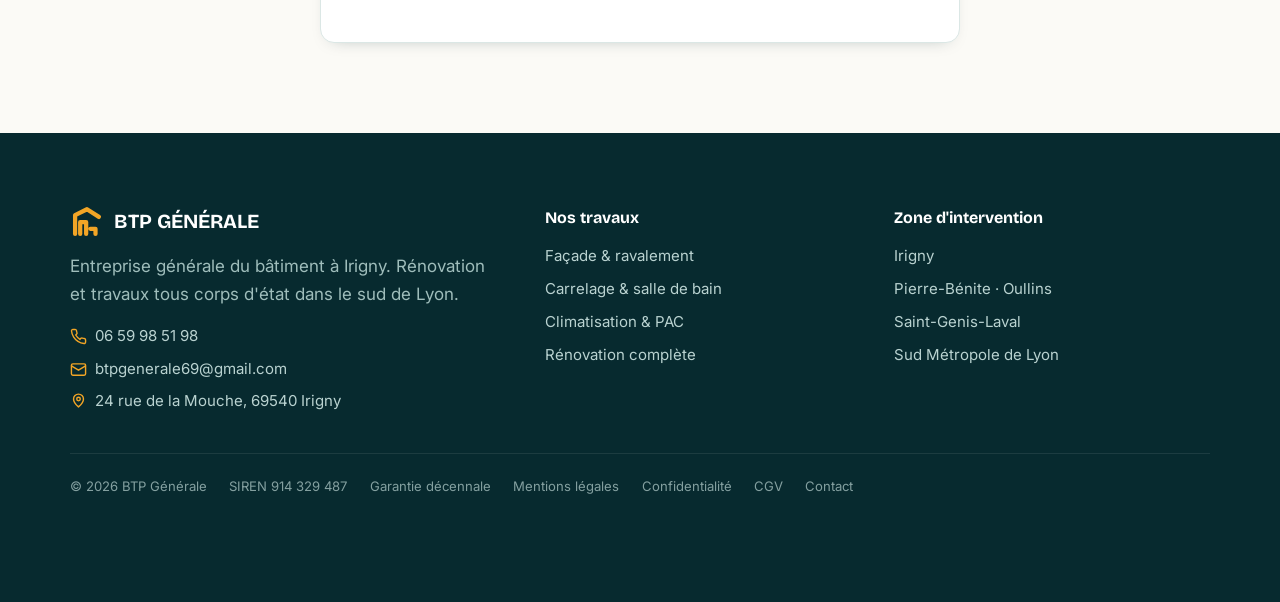
==== commit 96023d3e: "Add files via upload" ====
--- a/carrelage.html
+++ b/carrelage.html
@@ -251,6 +251,10 @@
     <span>© <span id="year"></span> BTP Générale</span>
     <span>SIREN 914 329 487</span>
     <span>Garantie décennale</span>
+    <a href="mentions-legales.html">Mentions légales</a>
+    <a href="politique-confidentialite.html">Confidentialité</a>
+    <a href="cgv.html">CGV</a>
+    <a href="contact.html">Contact</a>
   </div>
 </footer>
 
